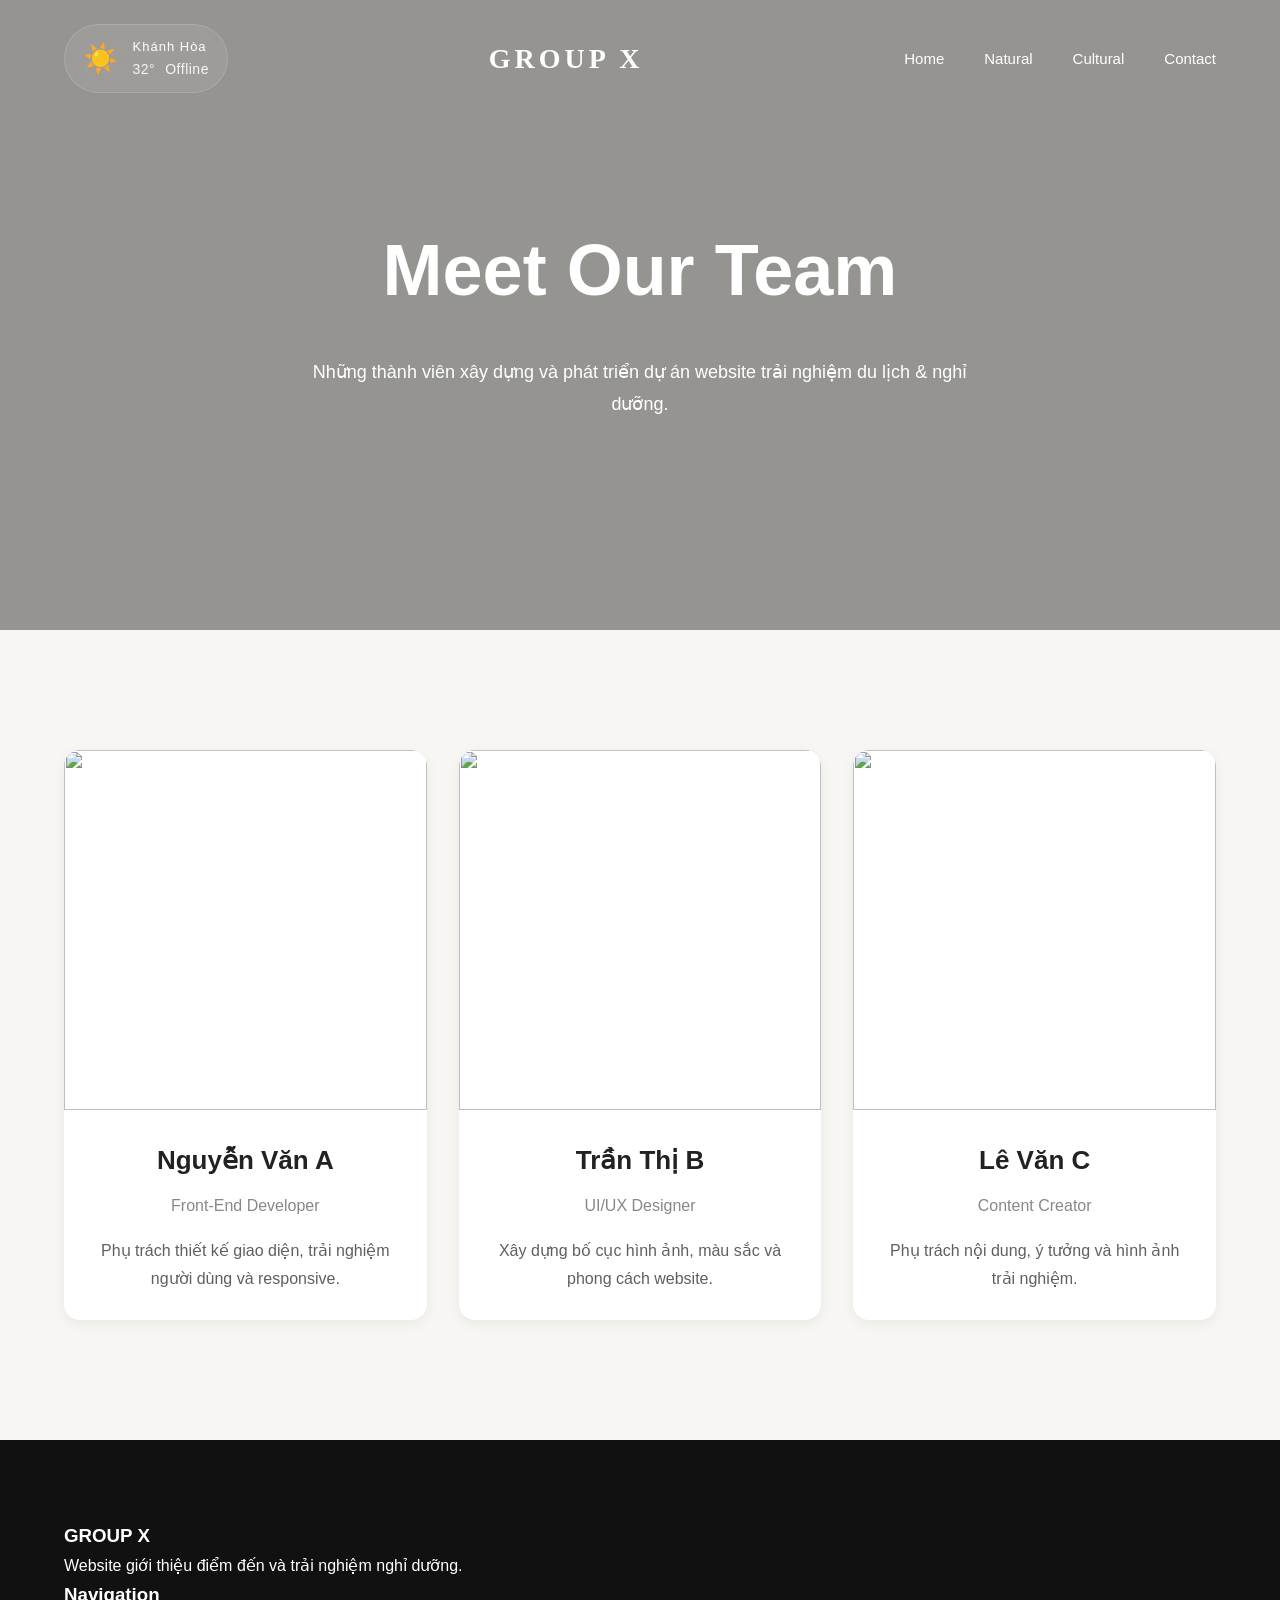
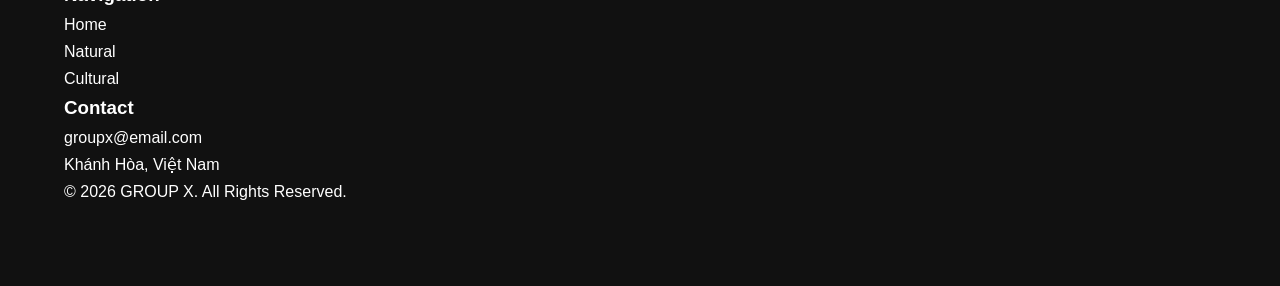
==== contact.html @ e04eae85 "update github pages" ====
<!DOCTYPE html>
<html lang="en">

<head>

    <meta charset="UTF-8">

    <meta
    name="viewport"
    content="width=device-width, initial-scale=1.0"
    >

    <title>
        Contact | GROUP X
    </title>

    <!-- CSS -->
    <link rel="stylesheet" href="css/style.css">
    <link rel="stylesheet" href="css/responsive.css">

</head>

<body>



    <!-- =========================================
         HEADER
    ========================================= -->

    <header class="header">

        <div class="container nav-container">


            <!-- WEATHER -->

            <div class="weather-widget" id="weatherWidget">

                <div class="weather-icon" id="weatherIcon">
                    ☀️
                </div>

                <div class="weather-info">

                    <div class="weather-location">
                        Khánh Hòa
                    </div>

                    <div class="weather-meta">

                        <span id="weatherTemp">
                            32°
                        </span>

                        <span id="weatherStatus">
                            Sunny
                        </span>

                    </div>

                </div>

            </div>



            <!-- LOGO -->

            <div class="logo">

                <a href="index.html">
                    GROUP X
                </a>

            </div>



            <!-- NAVBAR -->

            <nav class="navbar">

                <ul class="nav-links">

                    <li>
                        <a href="index.html">
                            Home
                        </a>
                    </li>

                    <li>
                        <a href="he-vuon.html">
                            Natural
                        </a>
                    </li>

                    <li>
                        <a href="he-rung.html">
                            Cultural
                        </a>
                    </li>

                    <li>
                        <a href="contact.html">
                            Contact
                        </a>
                    </li>

                </ul>

            </nav>



            <!-- MOBILE -->

            <div class="menu-toggle" id="menuToggle">
                ☰
            </div>

        </div>

    </header>



    <!-- =========================================
         HERO
    ========================================= -->

    <section class="contact-hero">

        <div class="container">

            <div class="contact-hero-content">

                <h1>
                    Meet Our Team
                </h1>

                <p>
                    Những thành viên xây dựng và phát triển
                    dự án website trải nghiệm du lịch & nghỉ dưỡng.
                </p>

            </div>

        </div>

    </section>



    <!-- =========================================
         TEAM SECTION
    ========================================= -->

    <section class="team-section">

        <div class="container">

            <div class="team-grid">



                <!-- MEMBER 1 -->

                <div class="team-card">

                    <div class="team-image">

                        <img
                        src="https://images.unsplash.com/photo-1500648767791-00dcc994a43e?auto=format&fit=crop&w=900&q=80"
                        loading="lazy"
                        >

                    </div>

                    <div class="team-content">

                        <h3>
                            Nguyễn Văn A
                        </h3>

                        <span>
                            Front-End Developer
                        </span>

                        <p>
                            Phụ trách thiết kế giao diện,
                            trải nghiệm người dùng và responsive.
                        </p>

                    </div>

                </div>



                <!-- MEMBER 2 -->

                <div class="team-card">

                    <div class="team-image">

                        <img
                        src="https://images.unsplash.com/photo-1494790108377-be9c29b29330?auto=format&fit=crop&w=900&q=80"
                        loading="lazy"
                        >

                    </div>

                    <div class="team-content">

                        <h3>
                            Trần Thị B
                        </h3>

                        <span>
                            UI/UX Designer
                        </span>

                        <p>
                            Xây dựng bố cục hình ảnh,
                            màu sắc và phong cách website.
                        </p>

                    </div>

                </div>



                <!-- MEMBER 3 -->

                <div class="team-card">

                    <div class="team-image">

                        <img
                        src="https://images.unsplash.com/photo-1506794778202-cad84cf45f1d?auto=format&fit=crop&w=900&q=80"
                        loading="lazy"
                        >

                    </div>

                    <div class="team-content">

                        <h3>
                            Lê Văn C
                        </h3>

                        <span>
                            Content Creator
                        </span>

                        <p>
                            Phụ trách nội dung,
                            ý tưởng và hình ảnh trải nghiệm.
                        </p>

                    </div>

                </div>



            </div>

        </div>

    </section>



    <!-- =========================================
         FOOTER
    ========================================= -->

    <footer class="footer">

        <div class="container">

            <div class="footer-grid">

                <div>

                    <h3 class="footer-title">
                        GROUP X
                    </h3>

                    <p>
                        Website giới thiệu điểm đến
                        và trải nghiệm nghỉ dưỡng.
                    </p>

                </div>



                <div>

                    <h3 class="footer-title">
                        Navigation
                    </h3>

                    <p>Home</p>
                    <p>Natural</p>
                    <p>Cultural</p>

                </div>



                <div>

                    <h3 class="footer-title">
                        Contact
                    </h3>

                    <p>
                        groupx@email.com
                    </p>

                    <p>
                        Khánh Hòa, Việt Nam
                    </p>

                </div>

            </div>



            <div class="footer-bottom">

                © 2026 GROUP X.
                All Rights Reserved.

            </div>

        </div>

    </footer>



    <!-- JS -->

    <script src="js/main.js"></script>

</body>

</html>
---- css/style.css ----
/* =========================================
   RESET CSS
========================================= */
*{
    margin: 0;
    padding: 0;
    box-sizing: border-box;
}

html{
    scroll-behavior: smooth;
}

body{
    font-family: 'Be Vietnam Pro', sans-serif;
    background: #f8f6f2;
    color: #222;
    line-height: 1.7;
}

img{
    width: 100%;
    display: block;
}

a{
    text-decoration: none;
    color: inherit;
}

ul{
    list-style: none;
}


/* =========================================
   GLOBAL
========================================= */
.container{
    width: 90%;
    max-width: 1280px;
    margin: auto;
}

.section-subtitle{
    display: inline-block;
    font-size: 14px;
    letter-spacing: 3px;
    text-transform: uppercase;
    color: #8b7d65;
    margin-bottom: 15px;
}

.section-heading{
    text-align: center;
    margin-bottom: 70px;
}

.section-heading h2{
    font-size: 52px;
    font-family: 'Cormorant Garamond', serif;
    font-weight: 600;
    color: #1d1d1d;
}


/* =========================================
   HEADER
========================================= */
.header{
    position: fixed;
    top: 0;
    left: 0;
    width: 100%;
    z-index: 999;
    padding: 24px 0;
    transition: 0.4s ease;
}

.header.scrolled{
    background: rgba(0,0,0,0.75);
    backdrop-filter: blur(8px);
    padding: 16px 0;
}

.nav-container{
    display: flex;
    align-items: center;
    justify-content: space-between;
}

.logo a{
    font-size: 28px;
    color: #fff;
    font-family: 'Cormorant Garamond', serif;
    letter-spacing: 4px;
    font-weight: 700;
}

.nav-links{
    display: flex;
    align-items: center;
    gap: 40px;
}

.nav-links li a{
    color: #fff;
    font-size: 15px;
    transition: 0.3s ease;
    position: relative;
}

.nav-links li a::after{
    content: '';
    position: absolute;
    left: 0;
    bottom: -6px;
    width: 0%;
    height: 1px;
    background: #fff;
    transition: 0.3s ease;
}

.nav-links li a:hover::after{
    width: 100%;
}


/* =========================================
   MOBILE MENU
========================================= */
.menu-toggle{
    display: none;
    font-size: 28px;
    color: #fff;
    cursor: pointer;
}


/* =========================================
   BUTTON
========================================= */
.hero-button,
.living-button{
    display: inline-flex;
    align-items: center;
    justify-content: center;
    padding: 14px 34px;
    border: 1px solid #fff;
    color: #fff;
    transition: 0.4s ease;
    font-size: 14px;
    letter-spacing: 2px;
    text-transform: uppercase;
}

.hero-button:hover{
    background: #fff;
    color: #000;
}

.living-button{
    border: 1px solid #222;
    color: #222;
    margin-top: 25px;
}

.living-button:hover{
    background: #222;
    color: #fff;
}


/* =========================================
   FOOTER
========================================= */
.footer{
    background: #111;
    color: #fff;
    padding: 80px 0;
}

.footer-container{
    display: flex;
    justify-content: space-between;
    align-items: center;
    gap: 40px;
}

.footer-logo{
    font-size: 42px;
    font-family: 'Cormorant Garamond', serif;
    letter-spacing: 5px;
}

.footer-text p{
    margin-bottom: 10px;
    color: rgba(255,255,255,0.75);
}


/* =========================================
   FADE ANIMATION
========================================= */
.fade-up{
    opacity: 0;
    transform: translateY(40px);
    transition: 0.8s ease;
}

.fade-up.show{
    opacity: 1;
    transform: translateY(0);
}
/* =========================================
   SMOOTH SCROLL EXPERIENCE
========================================= */

body{
    overflow-x: hidden;
}


/* =========================================
   IMAGE HOVER EFFECT
========================================= */

.image-hover{
    overflow: hidden;
}

.image-hover img{
    transition: 0.8s ease;
}

.image-hover:hover img{
    transform: scale(1.08);
}


/* =========================================
   TEXT EFFECT
========================================= */

.text-fade{
    opacity: 0.85;
    transition: 0.3s ease;
}

.text-fade:hover{
    opacity: 1;
}


/* =========================================
   SECTION SPACING
========================================= */

.section-spacing{
    padding: 140px 0;
}


/* =========================================
   BACKGROUND LIGHT
========================================= */

.bg-light{
    background: #f8f6f2;
}


/* =========================================
   BACKGROUND WHITE
========================================= */

.bg-white{
    background: #fff;
}


/* =========================================
   OVERLAY CARD
========================================= */

.overlay-card{
    position: relative;
    overflow: hidden;
}

.overlay-card img{
    transition: 0.6s ease;
}

.overlay-card:hover img{
    transform: scale(1.05);
}

.overlay-content{
    position: absolute;
    left: 0;
    bottom: 0;

    width: 100%;

    padding: 40px;

    background: linear-gradient(
        to top,
        rgba(0,0,0,0.75),
        transparent
    );

    color: #fff;
}

.overlay-content h3{
    font-size: 42px;
    font-family: 'Cormorant Garamond', serif;
    margin-bottom: 12px;
}

.overlay-content p{
    color: rgba(255,255,255,0.85);
}
/* =========================================
   WEATHER WIDGET
========================================= */

.weather-widget{
    display: flex;
    align-items: center;
    gap: 12px;

    padding: 10px 18px;

    border: 1px solid rgba(255,255,255,0.2);

    background: rgba(255,255,255,0.08);

    backdrop-filter: blur(12px);

    border-radius: 40px;

    color: #fff;

    font-size: 13px;

    letter-spacing: 0.5px;
}

.weather-location{
    font-weight: 500;
}

.weather-temp{
    font-size: 18px;
    font-weight: 600;
}

.weather-status{
    opacity: 0.8;
}
@media(max-width: 768px){

    .weather-widget{
        display: none;
    }

}
/* =========================================
   WEATHER WIDGET PREMIUM
========================================= */

.weather-widget{
    display: flex;
    align-items: center;
    gap: 14px;

    padding: 10px 18px;

    border-radius: 40px;

    background: rgba(255,255,255,0.08);

    border: 1px solid rgba(255,255,255,0.15);

    backdrop-filter: blur(12px);

    color: #fff;

    transition: 0.5s ease;
}

.weather-icon{
    font-size: 28px;
    animation: floatWeather 3s ease infinite;
}

.weather-info{
    display: flex;
    flex-direction: column;
}

.weather-location{
    font-size: 13px;
    letter-spacing: 1px;
}

.weather-meta{
    display: flex;
    gap: 10px;
    font-size: 14px;
    opacity: 0.9;
}


/* =========================================
   WEATHER STATES
========================================= */

.weather-sunny{
    background: rgba(255, 190, 60, 0.15);
}

.weather-cloudy{
    background: rgba(180, 190, 210, 0.15);
}

.weather-rainy{
    background: rgba(80, 120, 180, 0.2);
}


/* =========================================
   DAY / NIGHT
========================================= */

body.day-mode .header{
    background: rgba(255,255,255,0.08);
}

body.night-mode .header{
    background: rgba(10,15,25,0.75);
}


/* =========================================
   WEATHER ANIMATION
========================================= */

@keyframes floatWeather{

    0%{
        transform: translateY(0px);
    }

    50%{
        transform: translateY(-4px);
    }

    100%{
        transform: translateY(0px);
    }

}
/* =========================================
   HEADER SCROLL STATE
========================================= */

header.scrolled{

    background: rgba(255,255,255,0.88);

    border-bottom: 1px solid rgba(0,0,0,0.05);

    box-shadow: 0 4px 30px rgba(0,0,0,0.04);

}

/* LOGO */
.header.scrolled .logo{
    color: #222;
}


/* MENU */
.header.scrolled .nav-menu a{
    color: #222;
}


/* WEATHER */
.header.scrolled .weather-widget{
    color: #222;

    border: 1px solid rgba(0,0,0,0.08);

    background: rgba(0,0,0,0.03);
}


/* MOBILE MENU */
.header.scrolled .menu-toggle{
    color: #222;
}
/* =========================================
   HEADER SCROLL COLOR
========================================= */

.header.scrolled{
    background: rgba(255,255,255,0.96);
}


/* LOGO */
.header.scrolled .logo a{
    color: #111 !important;
}


/* MENU */
.header.scrolled .nav-links a{
    color: #111 !important;
}


/* WEATHER */
.header.scrolled .weather-widget{
    color: #111 !important;

    background: rgba(0,0,0,0.04);

    border: 1px solid rgba(0,0,0,0.08);
}


/* MOBILE */
.header.scrolled .menu-toggle{
    color: #111 !important;
}
/* =========================================
   CONTACT HERO
========================================= */

.contact-hero{

    height: 70vh;

    background:
        linear-gradient(
            rgba(0,0,0,0.4),
            rgba(0,0,0,0.4)
        ),
        url('https://images.unsplash.com/photo-1494526585095-c41746248156?auto=format&fit=crop&w=1400&q=80');

    background-size: cover;
    background-position: center;

    display: flex;
    align-items: center;

    color: #fff;

    text-align: center;

}

.contact-hero-content{
    max-width: 700px;
    margin: auto;
}

.contact-hero-content h1{

    font-size: 72px;

    margin-bottom: 24px;

}

.contact-hero-content p{

    font-size: 18px;

    line-height: 1.8;

}


/* =========================================
   TEAM SECTION
========================================= */

.team-section{
    padding: 120px 0;
}


.team-grid{

    display: grid;

    grid-template-columns: repeat(3,1fr);

    gap: 32px;

}


/* CARD */

.team-card{

    background: #fff;

    border-radius: 16px;

    overflow: hidden;

    box-shadow:
        0 4px 14px rgba(0,0,0,0.06);

    transition: 0.35s ease;

}

.team-card:hover{

    transform: translateY(-8px);

}


/* IMAGE */

.team-image{
    overflow: hidden;
}

.team-image img{

    width: 100%;

    height: 360px;

    object-fit: cover;

    transition: 0.5s ease;

}

.team-card:hover img{

    transform: scale(1.03);

}


/* CONTENT */

.team-content{

    padding: 28px;

    text-align: center;

}

.team-content h3{

    font-size: 26px;

    margin-bottom: 10px;

}

.team-content span{

    display: block;

    margin-bottom: 18px;

    color: #888;

}

.team-content p{

    line-height: 1.7;

    opacity: 0.72;

}
---- css/responsive.css ----
/* =========================================
   LARGE TABLET
========================================= */
@media(max-width: 1100px){

    .hero-content h1{
        font-size: 72px;
    }

    .intro-grid{
        grid-template-columns: 1fr;
        gap: 50px;
    }

    .intro-image img{
        height: 500px;
    }

    .living-grid{
        grid-template-columns: 1fr;
    }

    .quote-section h2{
        font-size: 46px;
    }

}


/* =========================================
   TABLET
========================================= */
@media(max-width: 768px){

    .section-heading h2{
        font-size: 42px;
    }

    .hero-content h1{
        font-size: 56px;
    }

    .hero-content p{
        font-size: 16px;
    }

    .intro-content h2{
        font-size: 46px;
    }

    .living-content h3{
        font-size: 36px;
    }

    .quote-section{
        padding: 100px 0;
    }

    .quote-section h2{
        font-size: 38px;
    }

    .footer-container{
        flex-direction: column;
        align-items: flex-start;
    }


    /* =========================
       MOBILE MENU
    ========================= */
    .menu-toggle{
        display: block;
    }

    .navbar{
        position: absolute;
        top: 100%;
        left: 0;
        width: 100%;
    }

    .nav-links{
        position: absolute;
        top: 20px;
        left: 0;
        width: 100%;
        background: rgba(0,0,0,0.95);
        flex-direction: column;
        padding: 30px 0;
        gap: 25px;

        opacity: 0;
        visibility: hidden;
        transform: translateY(-10px);

        transition: 0.4s ease;
    }

    .nav-links.active{
        opacity: 1;
        visibility: visible;
        transform: translateY(0);
    }

}


/* =========================================
   MOBILE
========================================= */
@media(max-width: 576px){

    .container{
        width: 92%;
    }

    .hero-content h1{
        font-size: 42px;
    }

    .hero-content p{
        font-size: 15px;
        line-height: 1.8;
    }

    .hero-button{
        padding: 12px 24px;
        font-size: 12px;
    }

    .intro-section{
        padding: 90px 0;
    }

    .intro-content h2{
        font-size: 38px;
    }

    .intro-image img{
        height: 380px;
    }

    .living-section{
        padding: 90px 0;
    }

    .living-image img{
        height: 380px;
    }

    .living-content h3{
        font-size: 32px;
    }

    .quote-section h2{
        font-size: 30px;
    }

    .footer{
        padding: 60px 0;
    }

    .footer-logo{
        font-size: 34px;
    }

}
@media(max-width: 1024px){

    .resort-card{
        min-width: calc(50% - 20px);
    }

}


@media(max-width: 768px){

    .resort-card{
        min-width: 100%;
    }

    .slider-btn{
        display: none;
    }

}
@media(max-width: 1024px){

    .living-grid{
        grid-template-columns: repeat(2,1fr);
    }

}


@media(max-width: 768px){

    .living-grid{
        grid-template-columns: 1fr;
    }

    .living-heading h2{
        font-size: 36px;
    }

}
@media(max-width: 1024px){

    .team-grid{
        grid-template-columns: repeat(2,1fr);
    }

}


@media(max-width: 768px){

    .team-grid{
        grid-template-columns: 1fr;
    }

    .contact-hero-content h1{
        font-size: 42px;
    }

}
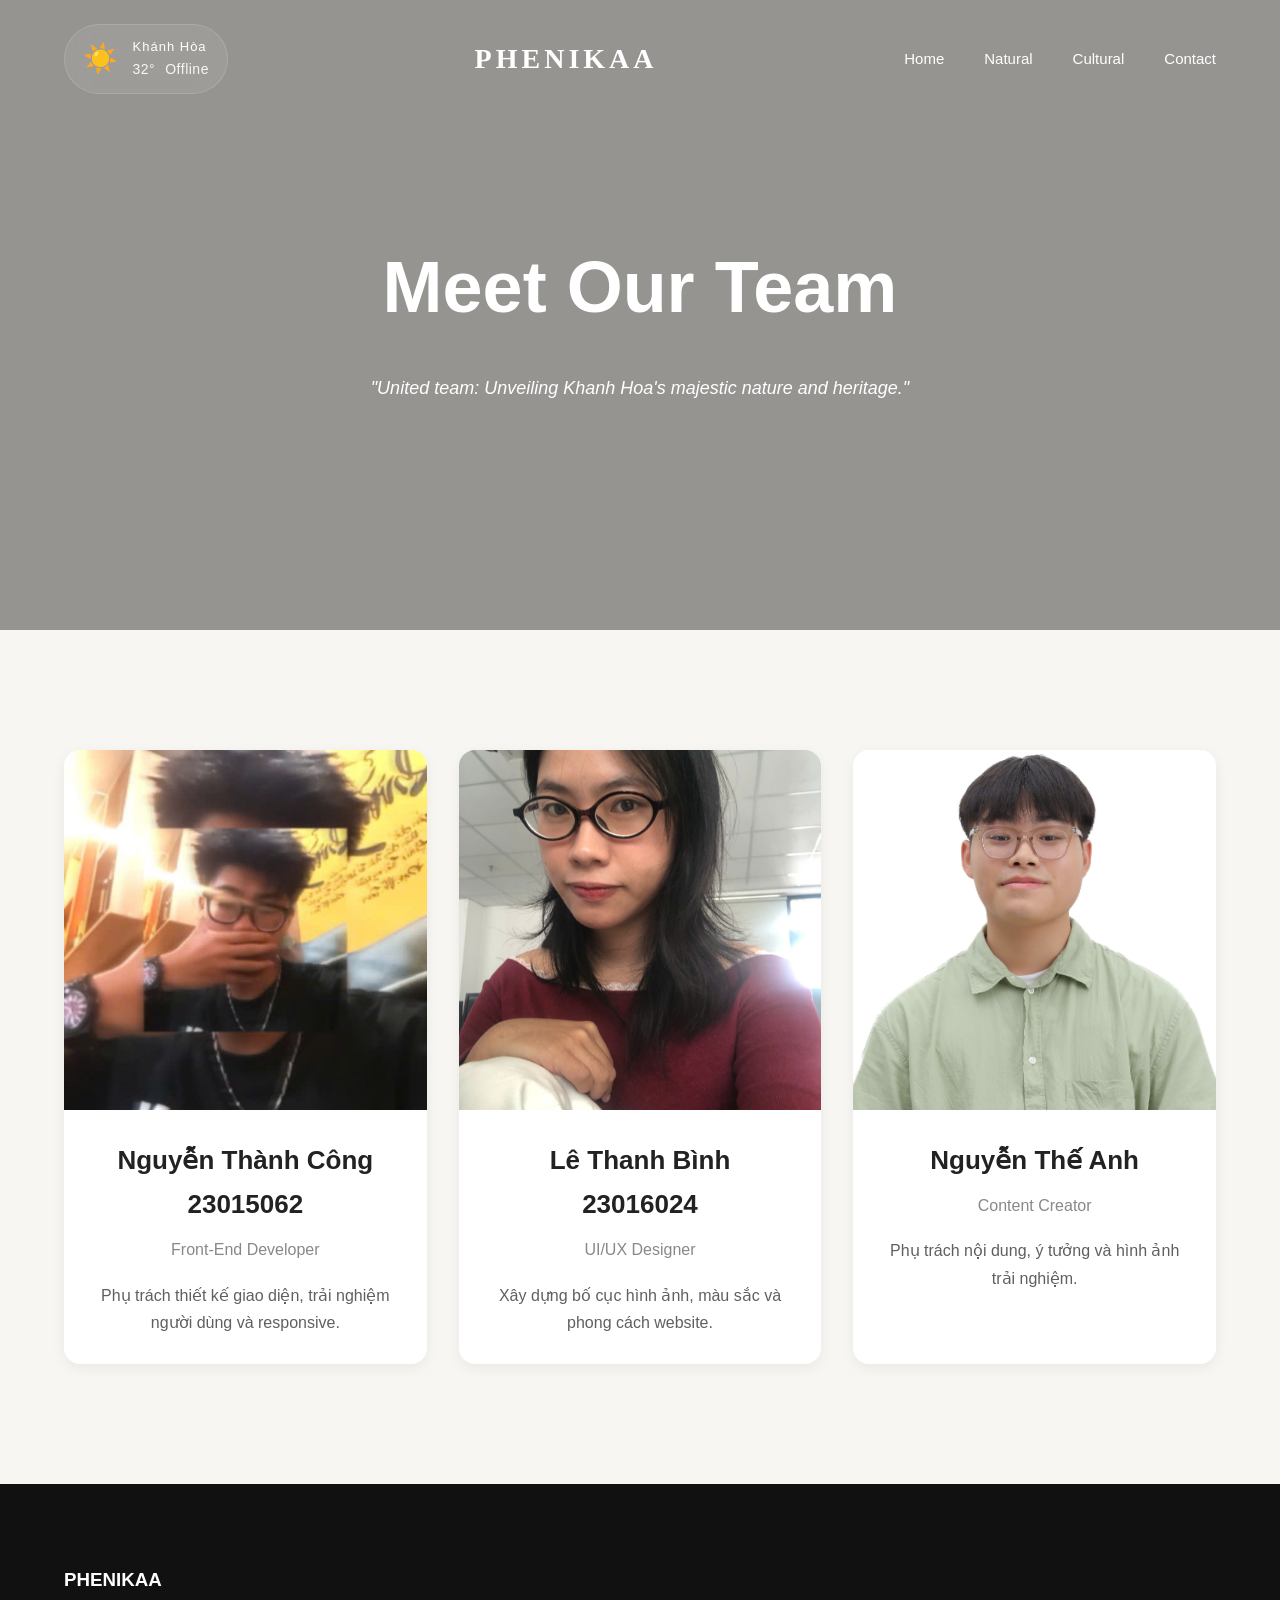
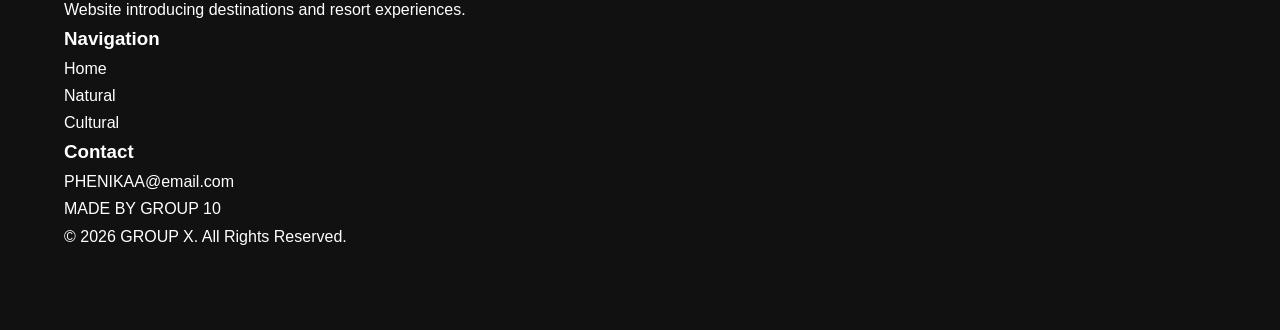
==== commit 0ff6e0c4: "update github pages" ====
--- a/contact.html
+++ b/contact.html
@@ -11,7 +11,7 @@
     >
 
     <title>
-        Contact | GROUP X
+        Contact | PHENIKAA
     </title>
 
     <!-- CSS -->
@@ -70,7 +70,7 @@
             <div class="logo">
 
                 <a href="index.html">
-                    GROUP X
+                   PHENIKAA
                 </a>
 
             </div>
@@ -140,8 +140,7 @@
                 </h1>
 
                 <p>
-                    Những thành viên xây dựng và phát triển
-                    dự án website trải nghiệm du lịch & nghỉ dưỡng.
+                    <i>"United team: Unveiling Khanh Hoa's majestic nature and heritage."</i>
                 </p>
 
             </div>
@@ -171,7 +170,7 @@
                     <div class="team-image">
 
                         <img
-                        src="https://images.unsplash.com/photo-1500648767791-00dcc994a43e?auto=format&fit=crop&w=900&q=80"
+                        src="image/thanhcong.jpg"
                         loading="lazy"
                         >
 
@@ -180,7 +179,8 @@
                     <div class="team-content">
 
                         <h3>
-                            Nguyễn Văn A
+                            Nguyễn Thành Công <br>
+                            23015062
                         </h3>
 
                         <span>
@@ -205,7 +205,7 @@
                     <div class="team-image">
 
                         <img
-                        src="https://images.unsplash.com/photo-1494790108377-be9c29b29330?auto=format&fit=crop&w=900&q=80"
+                        src="image/thanhbinh.jpg"
                         loading="lazy"
                         >
 
@@ -214,7 +214,8 @@
                     <div class="team-content">
 
                         <h3>
-                            Trần Thị B
+                            Lê Thanh Bình <br>
+                            23016024
                         </h3>
 
                         <span>
@@ -239,7 +240,7 @@
                     <div class="team-image">
 
                         <img
-                        src="https://images.unsplash.com/photo-1506794778202-cad84cf45f1d?auto=format&fit=crop&w=900&q=80"
+                        src="image/theann.jpg"
                         loading="lazy"
                         >
 
@@ -248,7 +249,8 @@
                     <div class="team-content">
 
                         <h3>
-                            Lê Văn C
+                            Nguyễn Thế Anh <br>
+
                         </h3>
 
                         <span>
@@ -287,12 +289,11 @@
                 <div>
 
                     <h3 class="footer-title">
-                        GROUP X
+                        PHENIKAA
                     </h3>
 
                     <p>
-                        Website giới thiệu điểm đến
-                        và trải nghiệm nghỉ dưỡng.
+                        Website introducing destinations and resort experiences.
                     </p>
 
                 </div>
@@ -320,11 +321,11 @@
                     </h3>
 
                     <p>
-                        groupx@email.com
+                        PHENIKAA@email.com
                     </p>
 
                     <p>
-                        Khánh Hòa, Việt Nam
+                        MADE BY GROUP 10
                     </p>
 
                 </div>
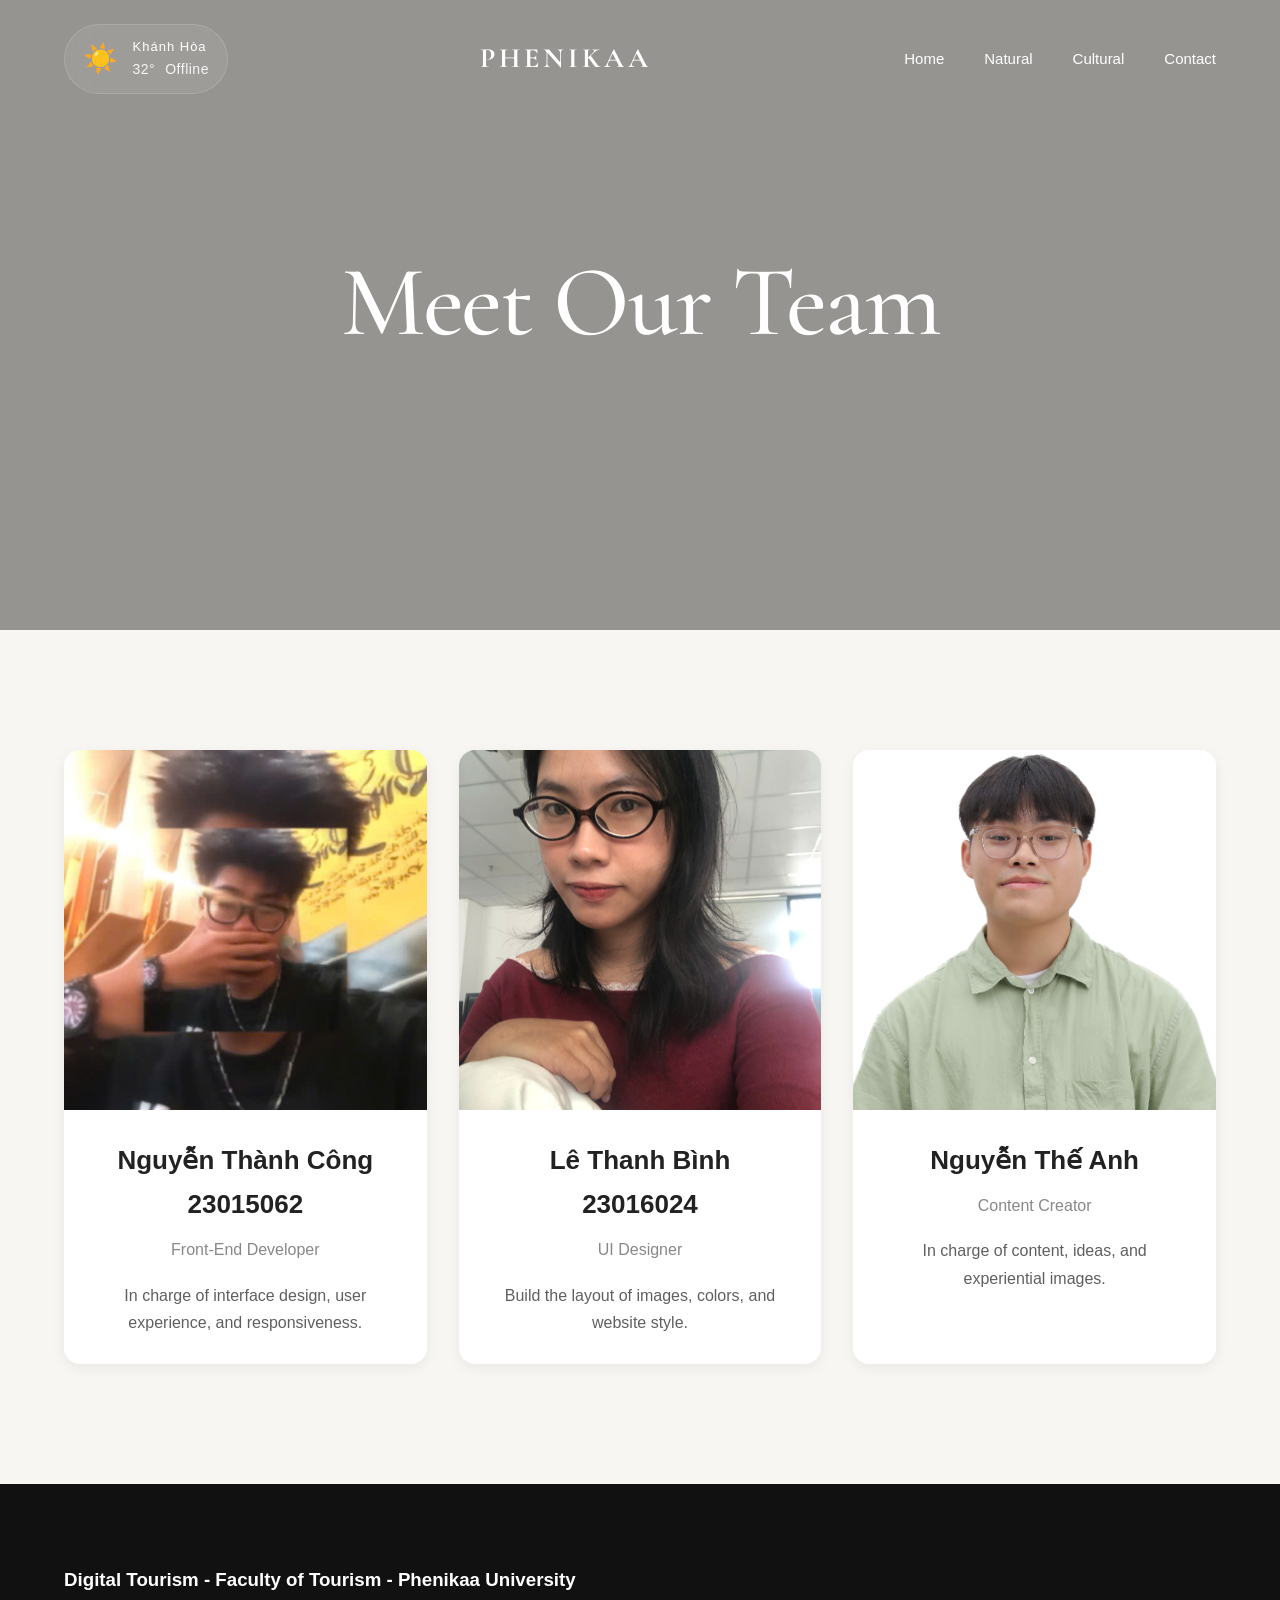
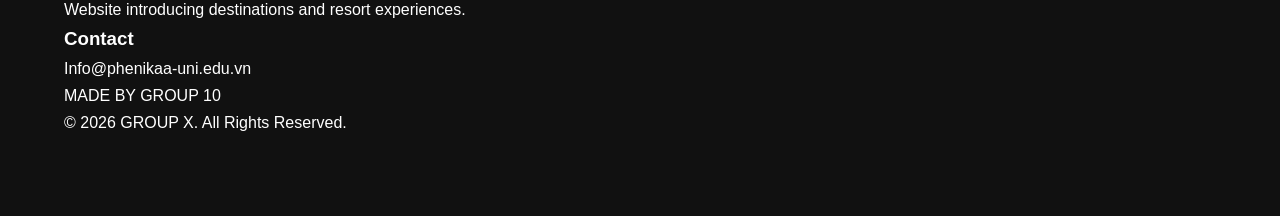
==== commit 88c4e470: "update website" ====
--- a/contact.html
+++ b/contact.html
@@ -9,6 +9,11 @@
     name="viewport"
     content="width=device-width, initial-scale=1.0"
     >
+    <link
+rel="icon"
+type="image/png"
+href="image/OIP.png"
+>
 
     <title>
         Contact | PHENIKAA
@@ -17,7 +22,10 @@
     <!-- CSS -->
     <link rel="stylesheet" href="css/style.css">
     <link rel="stylesheet" href="css/responsive.css">
-
+    <link
+href="https://fonts.googleapis.com/css2?family=Cormorant+Garamond:wght@400;500;600;700&display=swap"
+rel="stylesheet"
+>
 </head>
 
 <body>
@@ -139,10 +147,6 @@
                     Meet Our Team
                 </h1>
 
-                <p>
-                    <i>"United team: Unveiling Khanh Hoa's majestic nature and heritage."</i>
-                </p>
-
             </div>
 
         </div>
@@ -188,8 +192,7 @@
                         </span>
 
                         <p>
-                            Phụ trách thiết kế giao diện,
-                            trải nghiệm người dùng và responsive.
+                           In charge of interface design, user experience, and responsiveness.
                         </p>
 
                     </div>
@@ -219,12 +222,11 @@
                         </h3>
 
                         <span>
-                            UI/UX Designer
+                            UI Designer
                         </span>
 
                         <p>
-                            Xây dựng bố cục hình ảnh,
-                            màu sắc và phong cách website.
+                        Build the layout of images, colors, and website style.
                         </p>
 
                     </div>
@@ -258,8 +260,7 @@
                         </span>
 
                         <p>
-                            Phụ trách nội dung,
-                            ý tưởng và hình ảnh trải nghiệm.
+                           In charge of content, ideas, and experiential images.
                         </p>
 
                     </div>
@@ -289,7 +290,7 @@
                 <div>
 
                     <h3 class="footer-title">
-                        PHENIKAA
+                        Digital Tourism - Faculty of Tourism - Phenikaa University
                     </h3>
 
                     <p>
@@ -298,22 +299,6 @@
 
                 </div>
 
-
-
-                <div>
-
-                    <h3 class="footer-title">
-                        Navigation
-                    </h3>
-
-                    <p>Home</p>
-                    <p>Natural</p>
-                    <p>Cultural</p>
-
-                </div>
-
-
-
                 <div>
 
                     <h3 class="footer-title">
@@ -321,7 +306,7 @@
                     </h3>
 
                     <p>
-                        PHENIKAA@email.com
+                        Info@phenikaa-uni.edu.vn
                     </p>
 
                     <p>
--- a/css/style.css
+++ b/css/style.css
@@ -573,7 +573,19 @@
 
 .contact-hero-content h1{
 
-    font-size: 72px;
+    font-family:
+        'Cormorant Garamond',
+        serif;
+
+    font-size: 100px;
+
+    font-weight: 500;
+
+    line-height: 0.9;
+
+    letter-spacing: -2px;
+
+    color: #fff;
 
     margin-bottom: 24px;
 
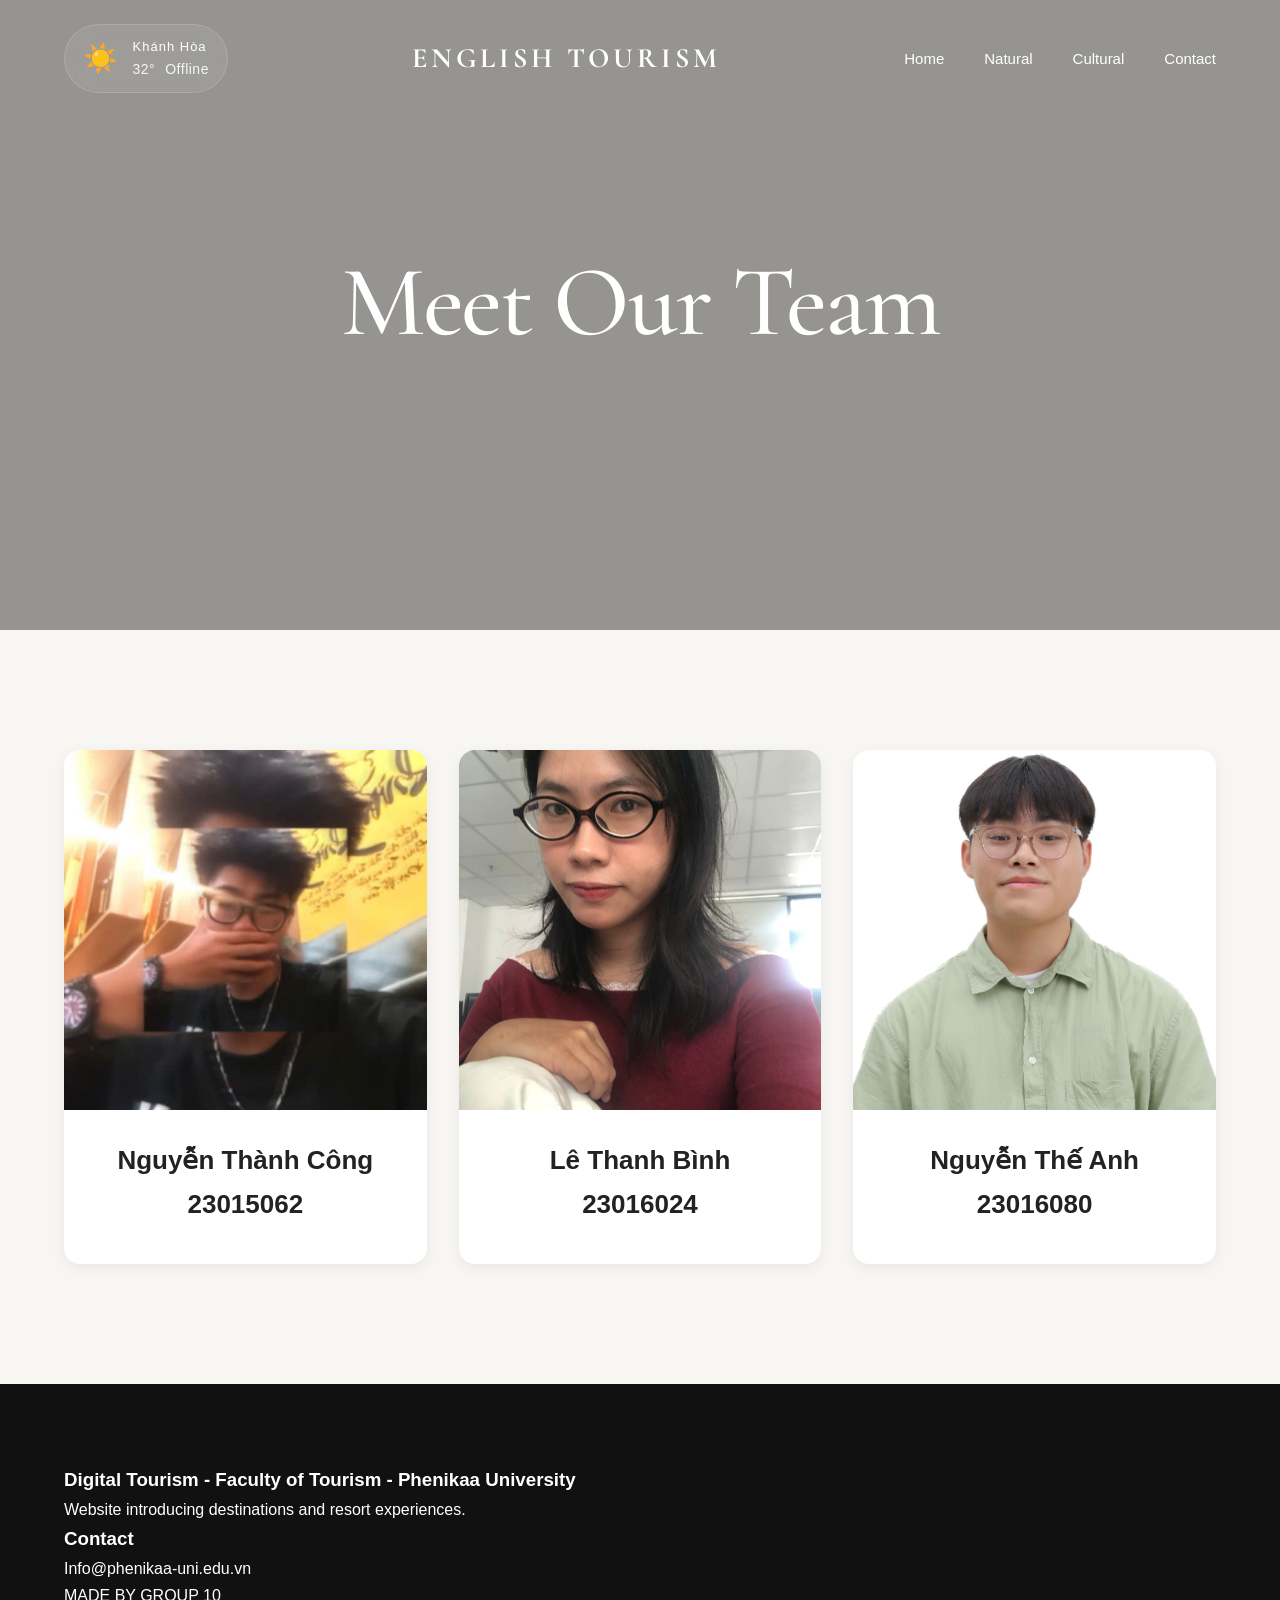
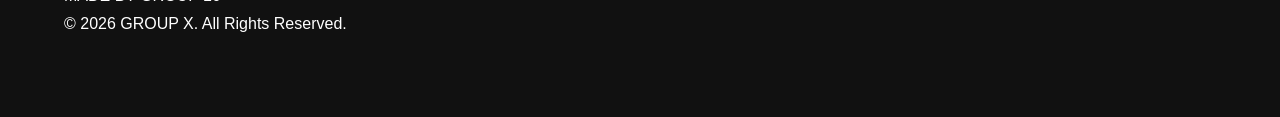
==== commit 403297bc: "update github pages" ====
--- a/contact.html
+++ b/contact.html
@@ -78,7 +78,7 @@
             <div class="logo">
 
                 <a href="index.html">
-                   PHENIKAA
+                   ENGLISH TOURISM
                 </a>
 
             </div>
@@ -186,15 +186,6 @@
                             Nguyễn Thành Công <br>
                             23015062
                         </h3>
-
-                        <span>
-                            Front-End Developer
-                        </span>
-
-                        <p>
-                           In charge of interface design, user experience, and responsiveness.
-                        </p>
-
                     </div>
 
                 </div>
@@ -221,14 +212,6 @@
                             23016024
                         </h3>
 
-                        <span>
-                            UI Designer
-                        </span>
-
-                        <p>
-                        Build the layout of images, colors, and website style.
-                        </p>
-
                     </div>
 
                 </div>
@@ -252,17 +235,8 @@
 
                         <h3>
                             Nguyễn Thế Anh <br>
-
+                            23016080
                         </h3>
-
-                        <span>
-                            Content Creator
-                        </span>
-
-                        <p>
-                           In charge of content, ideas, and experiential images.
-                        </p>
-
                     </div>
 
                 </div>
